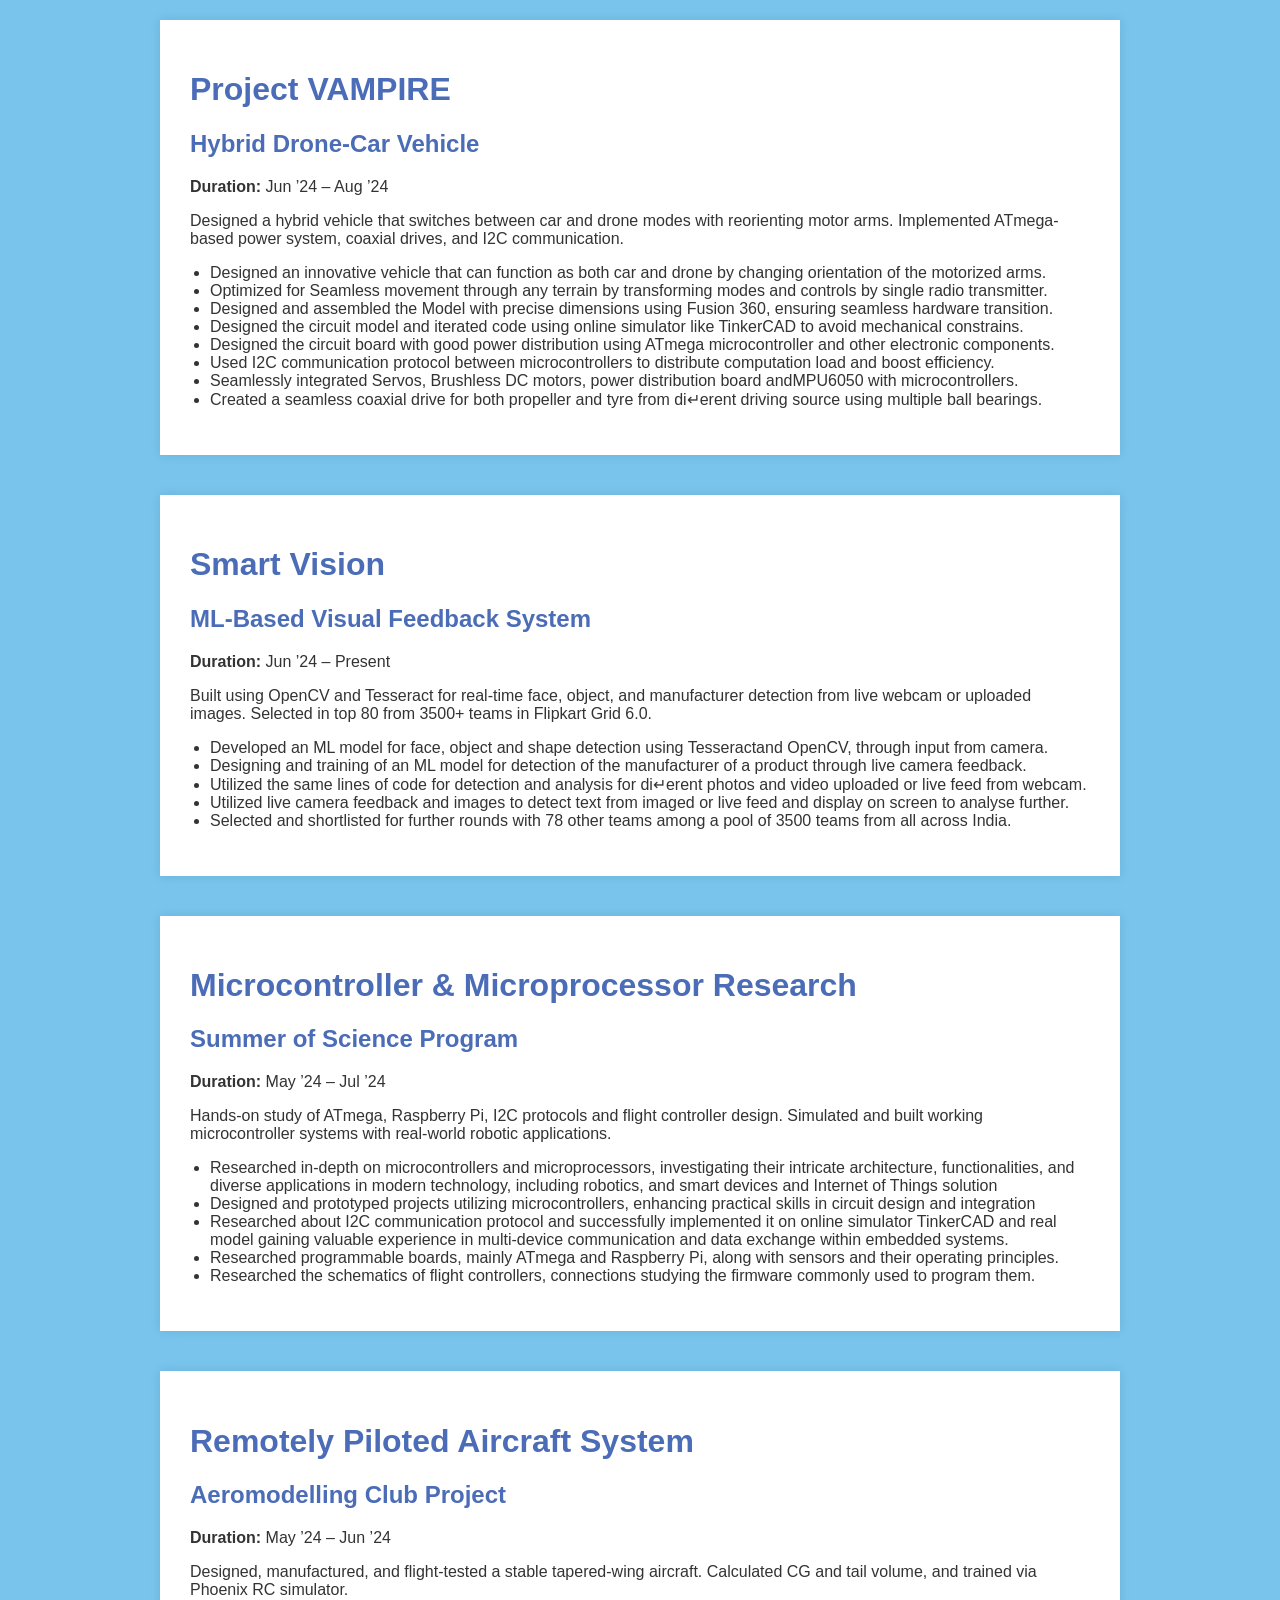
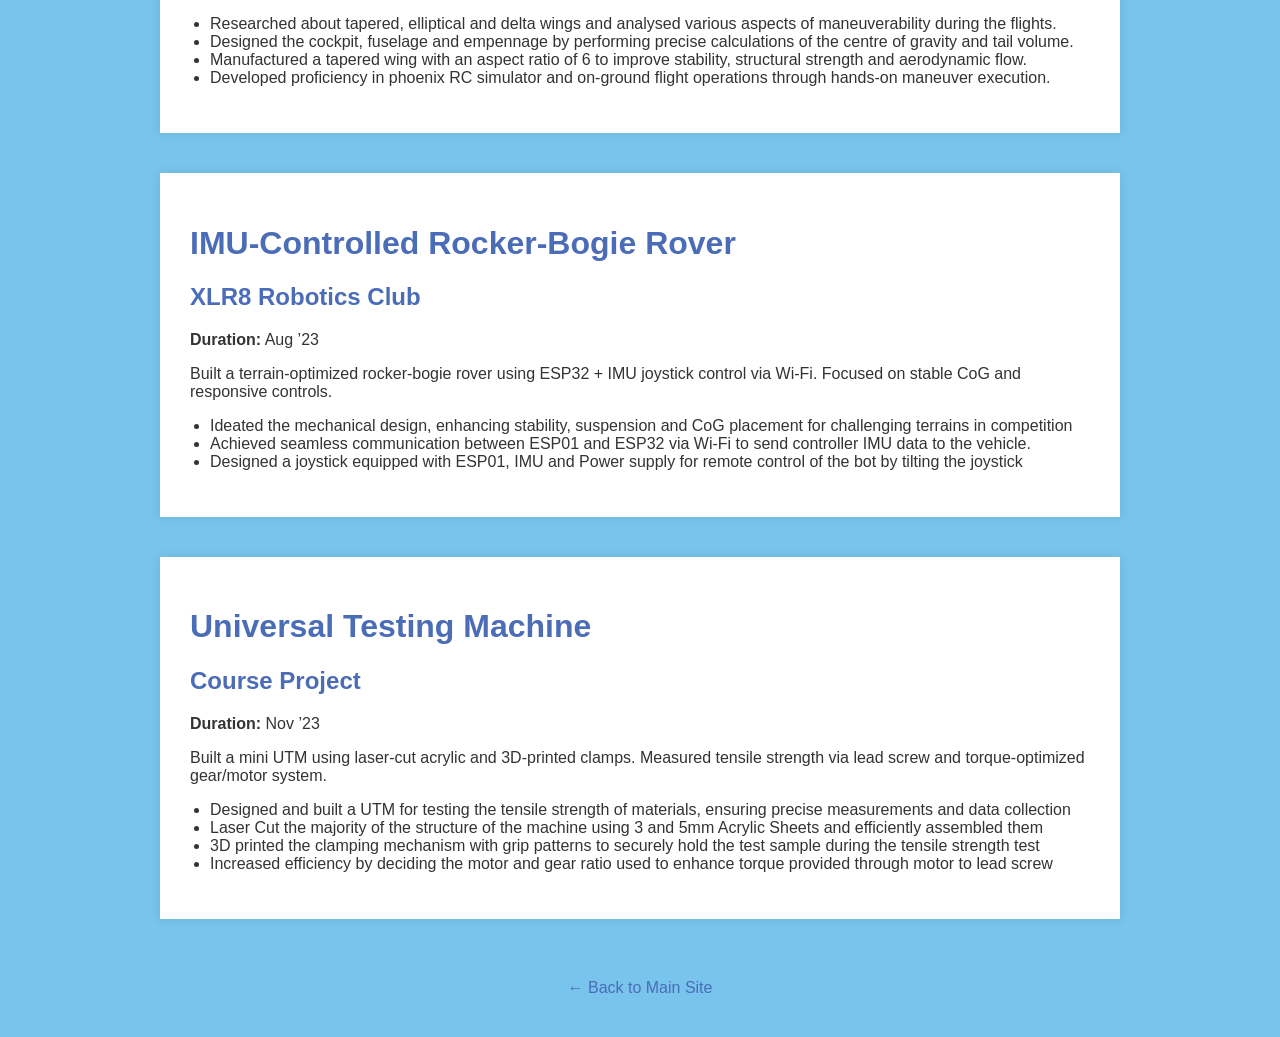
==== Projects.html @ d3d32fc6 "Add files via upload" ====
<!DOCTYPE html>
<html lang="en">
<head>
    <meta charset="UTF-8">
    <title>Projects - Ayush Bhaskar</title>
    <style>
        html {
    scroll-behavior: smooth;
    }
        body {
            font-family: 'Segoe UI', sans-serif;
            background-color: #78c4ed;
            margin: 0;
            padding: 20px;
            color: #333;
        }
        .container {
            max-width: 900px;
            margin: auto;
            background: #ffffff;
            padding: 30px;
            box-shadow: 0 0 10px rgba(0,0,0,0.1);
            margin-bottom: 40px;
        }
        h1, h2 {
            color: #4b6cb7;
        }
        .image {
            text-align: center;
            margin: 20px 0;
        }
        .image img {
            max-width: 100%;
            height: auto;
        }
        ul {
            padding-left: 20px;
        }
        footer {
            text-align: center;
            padding: 20px 0;
        }
        a {
            color: #4b6cb7;
            text-decoration: none;
        }
    </style>
</head>
<body>
    <!-- Project VAMPIRE -->
    <div class="container" id ="VAMPIRE">
     
        <h1>Project VAMPIRE</h1>
        <h2>Hybrid Drone-Car Vehicle</h2>
        <p><strong>Duration:</strong> Jun ’24 – Aug ’24</p>
        <p>Designed a hybrid vehicle that switches between car and drone modes with reorienting motor arms. Implemented ATmega-based power system, coaxial drives, and I2C communication.</p>
        <ul>
            <li>Designed an innovative vehicle that can function as both car and drone by changing orientation of the motorized arms.</li>
            <li>Optimized for Seamless movement through any terrain by transforming modes and controls by single radio transmitter.

            </li>
            <li>Designed and assembled the Model with precise dimensions using Fusion 360, ensuring seamless hardware transition.</li>
            <li>Designed the circuit model and iterated code using online simulator like TinkerCAD to avoid mechanical constrains.</li>
            <li>Designed the circuit board with good power distribution using ATmega microcontroller and other electronic components.</li>
            <li>Used I2C communication protocol between microcontrollers to distribute computation load and boost efficiency.
            </li>
            <li>Seamlessly integrated Servos, Brushless DC motors, power distribution board andMPU6050 with microcontrollers. </li>
            <li>Created a seamless coaxial drive for both propeller and tyre from di↵erent driving source using multiple ball bearings. </li>
        </ul>
    </div>

    <!-- Smart Vision -->
    <div class="container", id="flipkart">
        <h1>Smart Vision</h1>
        <h2>ML-Based Visual Feedback System</h2>
        <p><strong>Duration:</strong> Jun ’24 – Present</p>
        <p>Built using OpenCV and Tesseract for real-time face, object, and manufacturer detection from live webcam or uploaded images. Selected in top 80 from 3500+ teams in Flipkart Grid 6.0.</p>
        <ul>
            <li>Developed an ML model for face, object and shape detection using Tesseractand OpenCV, through input from camera.</li>
            <li>Designing and training of an ML model for detection of the manufacturer of a product through live camera feedback.</li>
            <li>Utilized the same lines of code for detection and analysis for di↵erent photos and video uploaded or live feed from webcam.</li>
            <li>Utilized live camera feedback and images to detect text from imaged or live feed and display on screen to analyse further.</li>
            <li>Selected and shortlisted for further rounds with 78 other teams among a pool of 3500 teams from all across India.</li>
        </ul>
    </div>

    <!-- Microcontroller Research -->
    <div class="container", id="sos">
        <h1>Microcontroller & Microprocessor Research</h1>
        <h2>Summer of Science Program</h2>
        <p><strong>Duration:</strong> May ’24 – Jul ’24</p>
        <p>Hands-on study of ATmega, Raspberry Pi, I2C protocols and flight controller design. Simulated and built working microcontroller systems with real-world robotic applications.</p>
        <ul>
            <li>Researched in-depth on microcontrollers and microprocessors, investigating their intricate architecture, functionalities,
and diverse applications in modern technology, including robotics, and smart devices and Internet of Things solution</li>
            <li>Designed and prototyped projects utilizing microcontrollers, enhancing practical skills in circuit design and integration</li>
            <li>Researched about I2C communication protocol and successfully implemented it on online simulator TinkerCAD and
real model gaining valuable experience in multi-device communication and data exchange within embedded systems.</li>
            <li>Researched programmable boards, mainly ATmega and Raspberry Pi, along with sensors and their operating principles.</li>
            <li>Researched the schematics of flight controllers, connections studying the firmware commonly used to program them.</li>
        </ul>
    </div>

    <!-- Remotely Piloted Aircraft System -->
    <div class="container" , id=rcplane>
        <h1>Remotely Piloted Aircraft System</h1>
        <h2>Aeromodelling Club Project</h2>
        <p><strong>Duration:</strong> May ’24 – Jun ’24</p>
        <p>Designed, manufactured, and flight-tested a stable tapered-wing aircraft. Calculated CG and tail volume, and trained via Phoenix RC simulator.</p>
        <ul>
            <li>Researched about tapered, elliptical and delta wings and analysed various aspects of maneuverability during the flights.</li>
            <li>Designed the cockpit, fuselage and empennage by performing precise calculations of the centre of gravity and tail volume.</li>
            <li>Manufactured a tapered wing with an aspect ratio of 6 to improve stability, structural strength and aerodynamic flow.</li>
            <li>Developed proficiency in phoenix RC simulator and on-ground flight operations through hands-on maneuver execution.</li>
        </ul>
    </div>

    <!-- IMU Rover -->
    <div class="container", id=xlr8>
        <h1>IMU-Controlled Rocker-Bogie Rover</h1>
        <h2>XLR8 Robotics Club</h2>
        <p><strong>Duration:</strong> Aug ’23</p>
        <p>Built a terrain-optimized rocker-bogie rover using ESP32 + IMU joystick control via Wi-Fi. Focused on stable CoG and responsive controls.</p>
        <ul>
            <li>Ideated the mechanical design, enhancing stability, suspension and CoG placement for challenging terrains in competition</li>
            <li>Achieved seamless communication between ESP01 and ESP32 via Wi-Fi to send controller IMU data to the vehicle.</li>
            <li>Designed a joystick equipped with ESP01, IMU and Power supply for remote control of the bot by tilting the joystick</li>
        </ul>
    </div>

    <!-- Universal Testing Machine -->
    <div class="container" , id=utm>
        <h1>Universal Testing Machine</h1>
        <h2>Course Project</h2>
        <p><strong>Duration:</strong> Nov ’23</p>
        <p>Built a mini UTM using laser-cut acrylic and 3D-printed clamps. Measured tensile strength via lead screw and torque-optimized gear/motor system.</p>
        <ul>
            <li>Designed and built a UTM for testing the tensile strength of materials, ensuring precise measurements and data collection</li>
            <li>Laser Cut the majority of the structure of the machine using 3 and 5mm Acrylic Sheets and efficiently assembled them</li>
            <li>3D printed the clamping mechanism with grip patterns to securely hold the test sample during the tensile strength test</li>
            <li>Increased efficiency by deciding the motor and gear ratio used to enhance torque provided through motor to lead screw</li>
        </ul>
    </div>

    <footer>
        <a href="index.html">&larr; Back to Main Site</a>
    </footer>
</body>
</html>
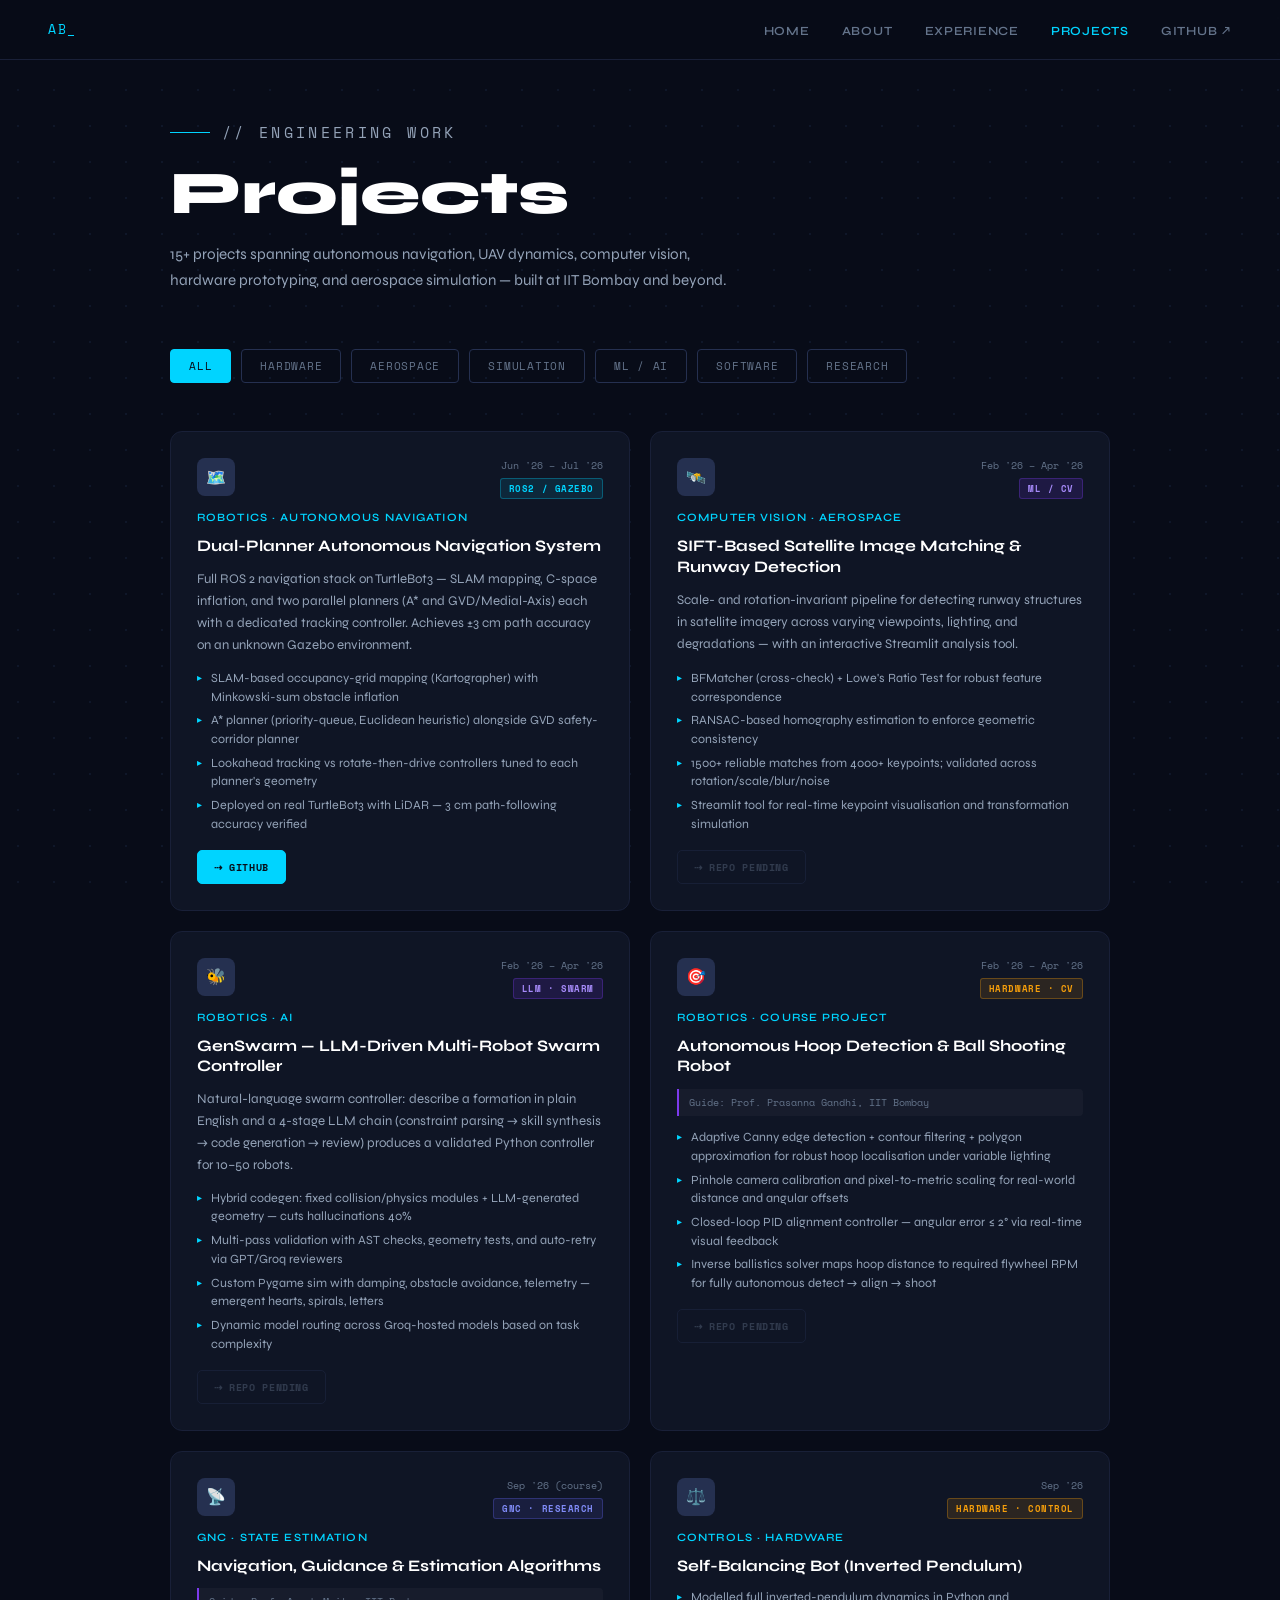
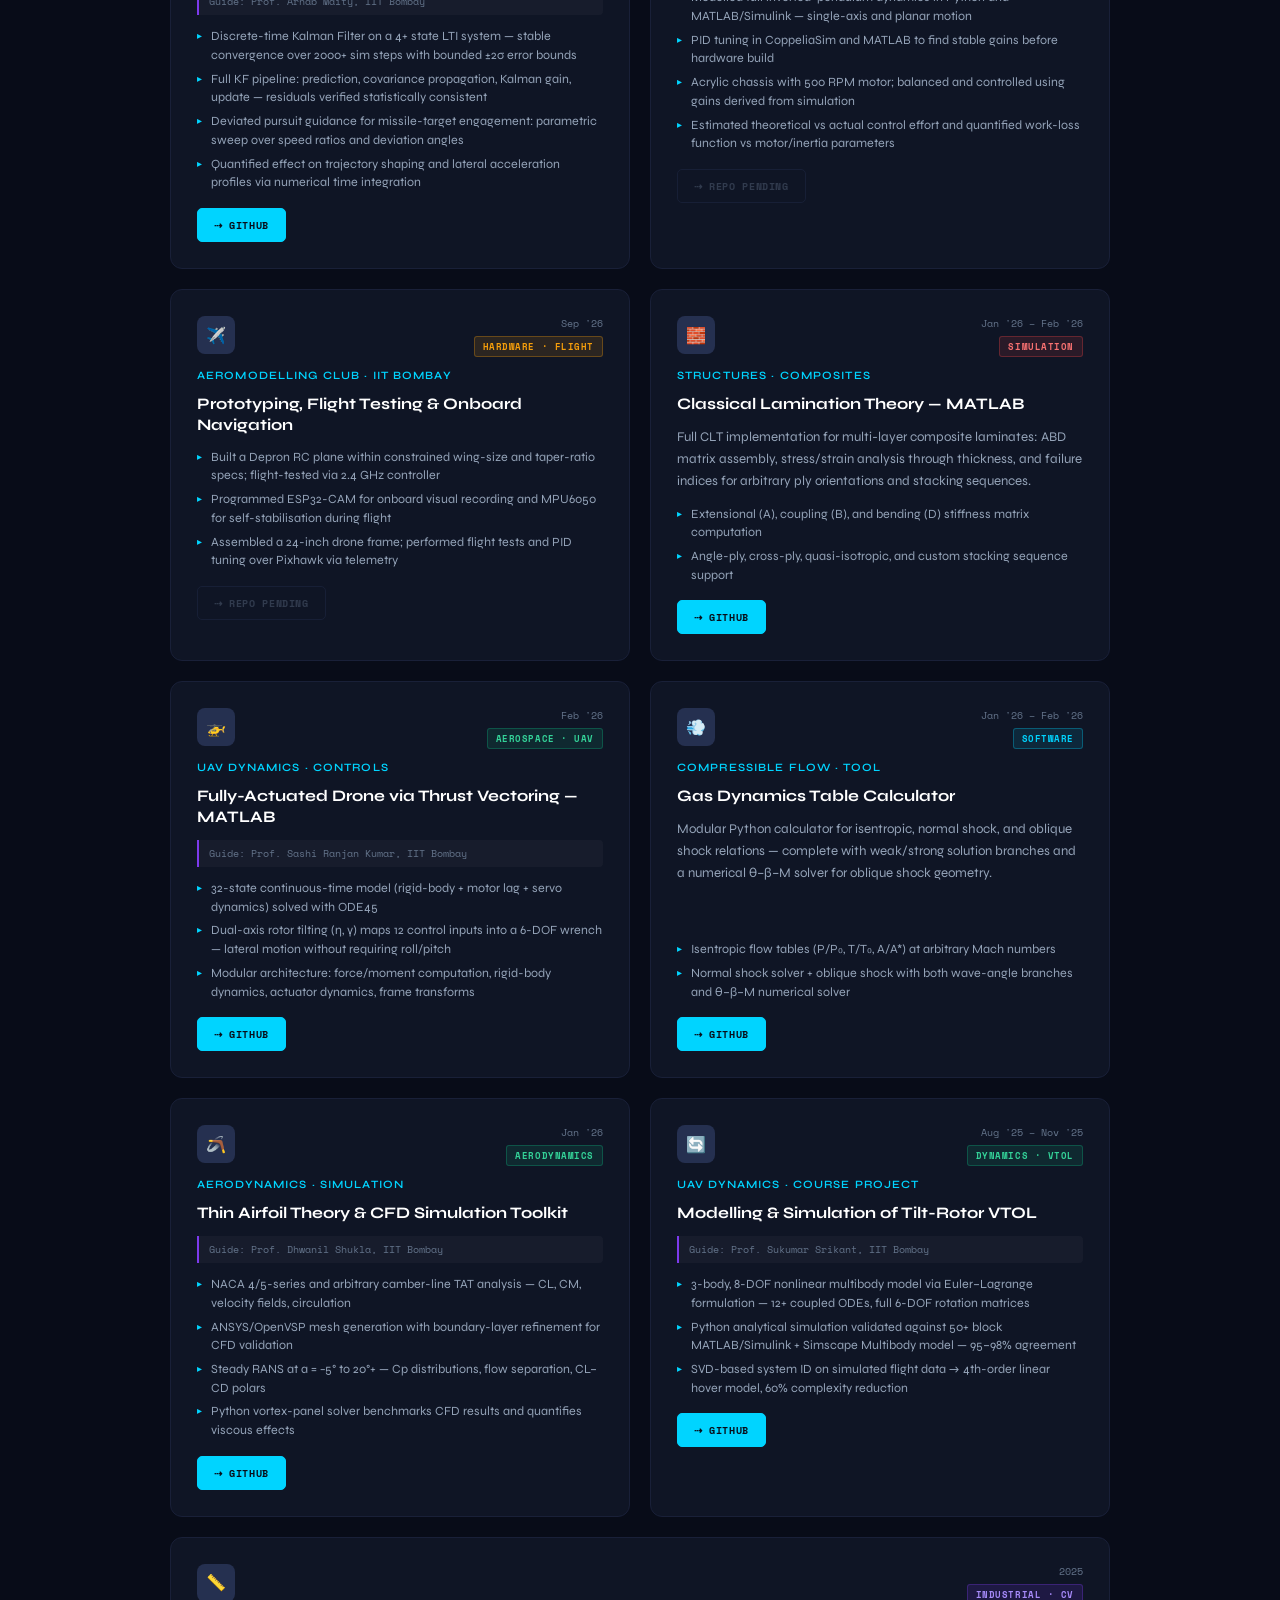
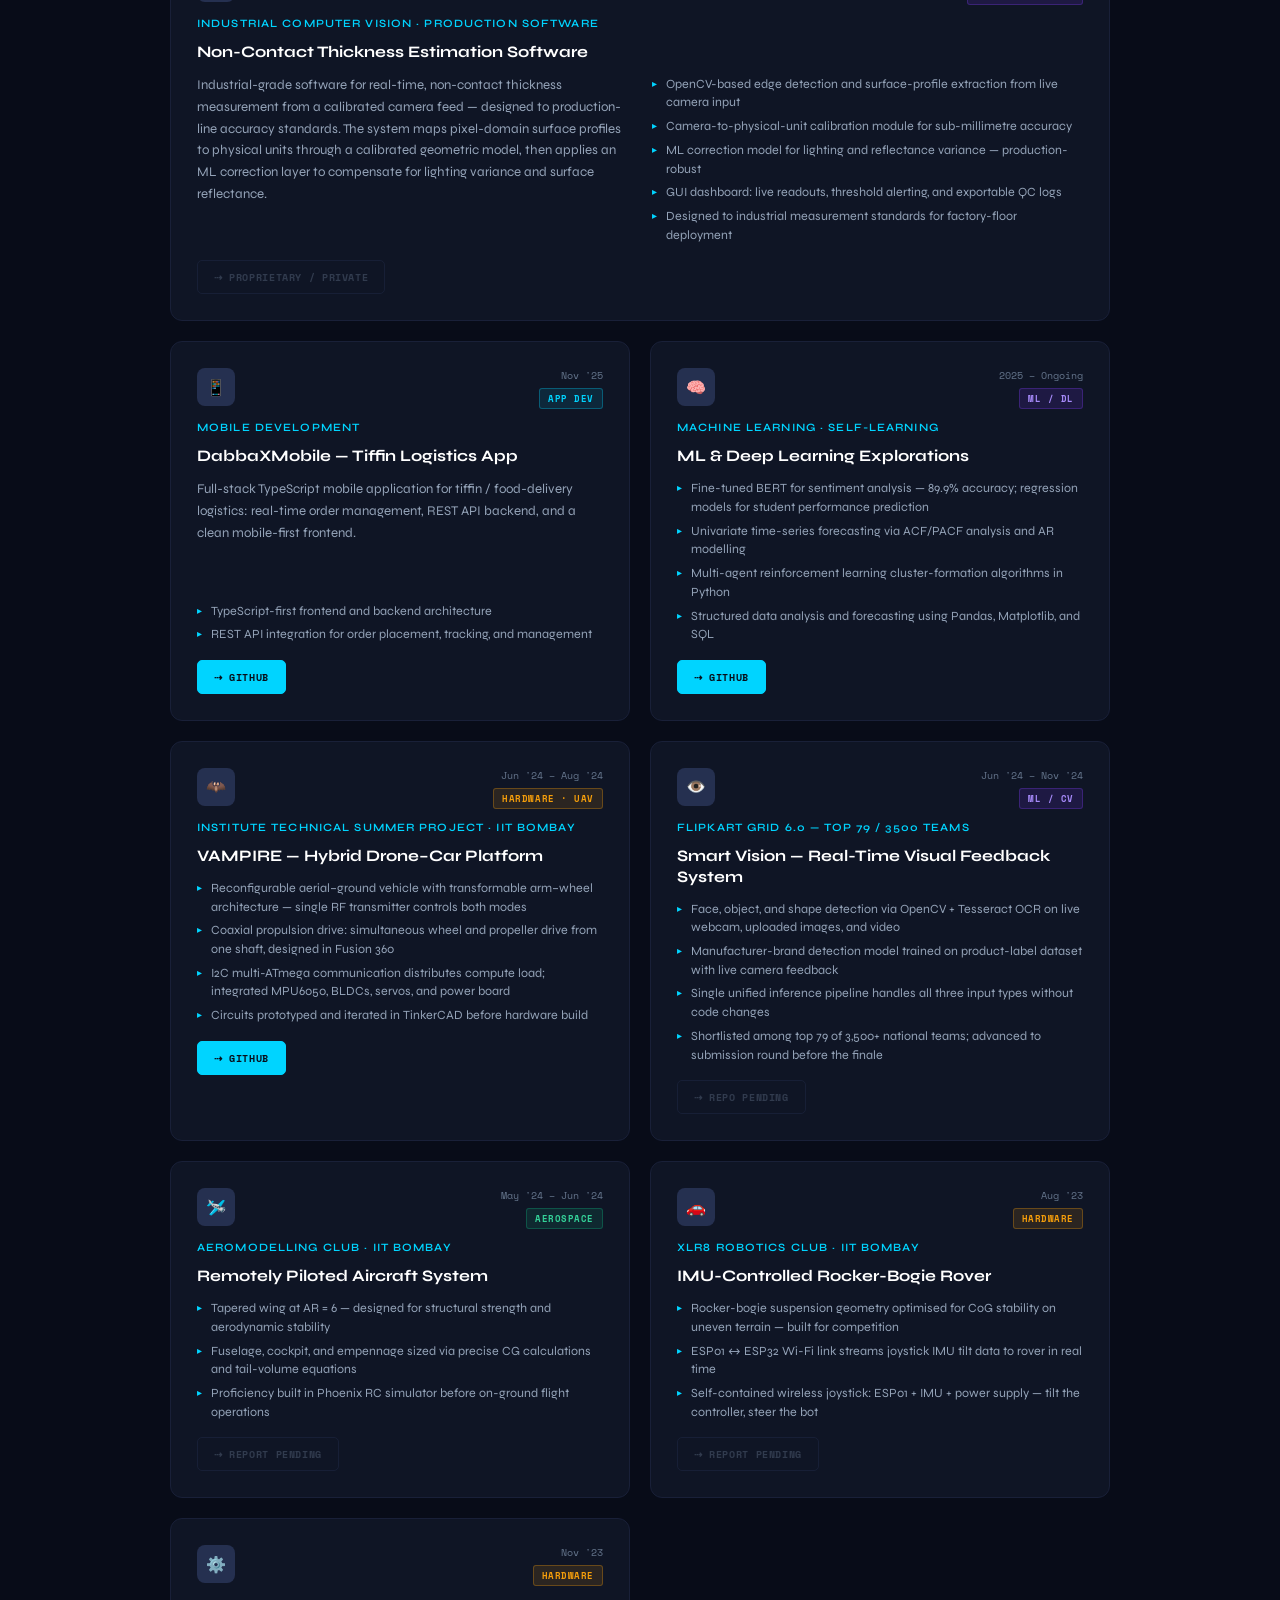
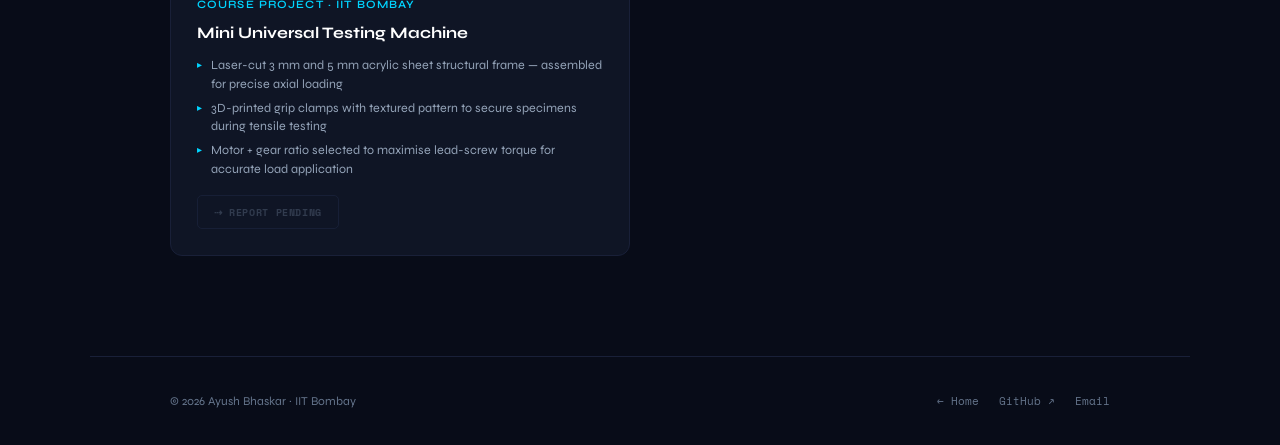
==== commit 97218efc: "Update fmt.Println message from 'Hello' to 'Goodbye'" ====
--- a/Projects.html
+++ b/Projects.html
@@ -2,149 +2,676 @@
 <html lang="en">
 <head>
     <meta charset="UTF-8">
-    <title>Projects - Ayush Bhaskar</title>
+    <meta name="viewport" content="width=device-width, initial-scale=1.0">
+    <title>Projects — Ayush Bhaskar</title>
+    <link href="https://fonts.googleapis.com/css2?family=Space+Mono:ital,wght@0,400;0,700;1,400&family=Syne:wght@400;500;600;700;800&display=swap" rel="stylesheet">
     <style>
-        html {
-    scroll-behavior: smooth;
-    }
-        body {
-            font-family: 'Segoe UI', sans-serif;
-            background-color: #78c4ed;
-            margin: 0;
-            padding: 20px;
-            color: #333;
-        }
-        .container {
-            max-width: 900px;
-            margin: auto;
-            background: #ffffff;
-            padding: 30px;
-            box-shadow: 0 0 10px rgba(0,0,0,0.1);
-            margin-bottom: 40px;
-        }
-        h1, h2 {
-            color: #4b6cb7;
-        }
-        .image {
-            text-align: center;
-            margin: 20px 0;
-        }
-        .image img {
-            max-width: 100%;
-            height: auto;
-        }
-        ul {
-            padding-left: 20px;
-        }
-        footer {
-            text-align: center;
-            padding: 20px 0;
-        }
-        a {
-            color: #4b6cb7;
-            text-decoration: none;
+        :root {
+            --bg:       #080c18;
+            --surface:  #0d1224;
+            --border:   #192038;
+            --border2:  #253050;
+            --accent:   #00d4ff;
+            --accent2:  #7c3aed;
+            --accent3:  #f59e0b;
+            --green:    #10b981;
+            --red:      #ef4444;
+            --text:     #e2e8f0;
+            --muted:    #64748b;
+            --muted2:   #94a3b8;
+            --card:     #0f1525;
+        }
+        *, *::before, *::after { margin: 0; padding: 0; box-sizing: border-box; }
+        html { scroll-behavior: smooth; }
+        body { font-family: 'Syne', sans-serif; background: var(--bg); color: var(--text); overflow-x: hidden; }
+
+        body::before {
+            content: ''; position: fixed; inset: 0; z-index: 0;
+            background-image: radial-gradient(circle, #1e2d4a 1px, transparent 1px);
+            background-size: 36px 36px; opacity: 0.35; pointer-events: none;
+        }
+
+        /* NAV */
+        nav {
+            position: fixed; top: 0; left: 0; right: 0; z-index: 200;
+            display: flex; justify-content: space-between; align-items: center;
+            padding: 0 48px; height: 60px;
+            background: rgba(8,12,24,0.82); backdrop-filter: blur(16px);
+            border-bottom: 1px solid var(--border);
+        }
+        .nav-logo { font-family: 'Space Mono', monospace; font-size: 0.8rem; color: var(--accent); letter-spacing: 0.12em; text-decoration: none; }
+        .nav-links { display: flex; gap: 32px; list-style: none; }
+        .nav-links a { font-size: 0.78rem; font-weight: 600; color: var(--muted); text-decoration: none; letter-spacing: 0.06em; text-transform: uppercase; transition: color 0.2s; }
+        .nav-links a:hover, .nav-links a.active { color: var(--accent); }
+
+        /* HERO */
+        .page-hero {
+            position: relative; z-index: 1;
+            padding: 120px 80px 56px; max-width: 1100px; margin: 0 auto;
+        }
+        .hero-pre { font-family: 'Space Mono', monospace; font-size: 0.72rem; color: var(--accent); letter-spacing: 0.22em; text-transform: uppercase; margin-bottom: 16px; display: flex; align-items: center; gap: 12px; }
+        .hero-pre::before { content: ''; display: inline-block; width: 40px; height: 1px; background: var(--accent); }
+        .page-hero h1 { font-size: clamp(2.4rem, 5vw, 3.8rem); font-weight: 800; color: #fff; margin-bottom: 16px; line-height: 1.05; }
+        .page-hero p { font-size: 0.95rem; color: var(--muted2); line-height: 1.7; max-width: 560px; }
+
+        /* FILTER */
+        .filter-bar {
+            position: relative; z-index: 1;
+            display: flex; flex-wrap: wrap; gap: 10px;
+            justify-content: flex-start;
+            padding: 0 80px 48px; max-width: 1100px; margin: 0 auto;
+        }
+        .filter-btn {
+            font-family: 'Space Mono', monospace; font-size: 0.68rem;
+            padding: 8px 18px; border-radius: 4px; border: 1px solid var(--border2);
+            background: transparent; color: var(--muted); cursor: pointer;
+            letter-spacing: 0.07em; text-transform: uppercase; transition: all 0.2s;
+        }
+        .filter-btn:hover, .filter-btn.active { background: var(--accent); color: var(--bg); border-color: var(--accent); }
+
+        /* GRID */
+        .projects-grid {
+            position: relative; z-index: 1;
+            display: grid; grid-template-columns: repeat(auto-fill, minmax(360px, 1fr));
+            gap: 20px; max-width: 1100px; margin: 0 auto; padding: 0 80px 100px;
+        }
+
+        /* CARD */
+        .card {
+            background: var(--card); border: 1px solid var(--border);
+            border-radius: 12px; padding: 26px;
+            display: flex; flex-direction: column; gap: 12px;
+            transition: border-color 0.25s, transform 0.25s, box-shadow 0.25s;
+            position: relative; overflow: hidden;
+        }
+        .card::before {
+            content: ''; position: absolute; top: 0; left: 0; right: 0; height: 2px;
+            background: linear-gradient(90deg, var(--accent), var(--accent2));
+            opacity: 0; transition: opacity 0.25s;
+        }
+        .card:hover { border-color: var(--border2); transform: translateY(-4px); box-shadow: 0 16px 44px rgba(0,0,0,0.35); }
+        .card:hover::before { opacity: 1; }
+
+        /* featured = spans 2 */
+        .card-featured { grid-column: span 2; }
+        .card-featured .feat-body { display: grid; grid-template-columns: 1fr 1fr; gap: 24px; }
+
+        .card-top { display: flex; justify-content: space-between; align-items: flex-start; gap: 12px; }
+        .card-icon { width: 38px; height: 38px; border-radius: 8px; background: var(--border2); display: flex; align-items: center; justify-content: center; font-size: 1rem; flex-shrink: 0; }
+        .card-meta { display: flex; flex-direction: column; align-items: flex-end; gap: 5px; }
+        .card-date { font-family: 'Space Mono', monospace; font-size: 0.62rem; color: var(--muted); }
+        .card-tag { font-family: 'Space Mono', monospace; font-size: 0.58rem; padding: 3px 8px; border-radius: 3px; letter-spacing: 0.06em; text-transform: uppercase; font-weight: 700; }
+        .tag-hardware  { background: rgba(245,158,11,0.12); color: var(--accent3); border: 1px solid rgba(245,158,11,0.3); }
+        .tag-ml        { background: rgba(124,58,237,0.15); color: #a78bfa; border: 1px solid rgba(124,58,237,0.3); }
+        .tag-software  { background: rgba(0,212,255,0.1); color: var(--accent); border: 1px solid rgba(0,212,255,0.3); }
+        .tag-aerospace { background: rgba(16,185,129,0.12); color: #34d399; border: 1px solid rgba(16,185,129,0.3); }
+        .tag-simulation{ background: rgba(239,68,68,0.12); color: #f87171; border: 1px solid rgba(239,68,68,0.3); }
+        .tag-research  { background: rgba(99,102,241,0.12); color: #818cf8; border: 1px solid rgba(99,102,241,0.3); }
+
+        .card h3 { font-size: 0.7rem; font-weight: 600; color: var(--accent); text-transform: uppercase; letter-spacing: 0.1em; }
+        .card h2 { font-size: 1rem; font-weight: 700; color: #fff; line-height: 1.3; }
+        .card > p, .card-col p { font-size: 0.83rem; color: var(--muted2); line-height: 1.65; flex: 1; }
+        .card-bullets { list-style: none; display: flex; flex-direction: column; gap: 5px; }
+        .card-bullets li { font-size: 0.78rem; color: var(--muted2); padding-left: 14px; position: relative; line-height: 1.5; }
+        .card-bullets li::before { content: '▸'; position: absolute; left: 0; color: var(--accent); font-size: 0.6rem; top: 2px; }
+
+        .guide-note { font-family: 'Space Mono', monospace; font-size: 0.62rem; color: var(--muted); padding: 6px 10px; background: rgba(255,255,255,0.03); border-left: 2px solid var(--accent2); border-radius: 0 4px 4px 0; }
+
+        .card-footer { display: flex; gap: 8px; margin-top: 4px; flex-wrap: wrap; }
+        .btn { font-family: 'Space Mono', monospace; font-size: 0.65rem; padding: 8px 16px; border-radius: 5px; text-decoration: none; letter-spacing: 0.06em; text-transform: uppercase; font-weight: 700; transition: all 0.2s; display: inline-flex; align-items: center; gap: 5px; }
+        .btn-primary { background: var(--accent); color: var(--bg); border: 1px solid var(--accent); }
+        .btn-primary:hover { background: #00b8d9; border-color: #00b8d9; }
+        .btn-ghost { background: transparent; color: var(--muted); border: 1px solid var(--border2); }
+        .btn-ghost:hover { color: var(--text); border-color: var(--muted2); }
+        .btn-ghost.pending { opacity: 0.4; pointer-events: none; }
+
+        .card.hidden { display: none; }
+
+        /* FOOTER */
+        footer { position: relative; z-index: 1; border-top: 1px solid var(--border); padding: 36px 80px; display: flex; justify-content: space-between; align-items: center; max-width: 1100px; margin: 0 auto; flex-wrap: wrap; gap: 16px; }
+        footer p { font-size: 0.75rem; color: var(--muted); }
+        footer .footer-links { display: flex; gap: 20px; }
+        footer .footer-links a { font-family: 'Space Mono', monospace; font-size: 0.68rem; color: var(--muted); text-decoration: none; transition: color 0.2s; }
+        footer .footer-links a:hover { color: var(--accent); }
+
+        @media (max-width: 900px) {
+            nav { padding: 0 20px; }
+            .page-hero, .filter-bar { padding-left: 24px; padding-right: 24px; }
+            .projects-grid { grid-template-columns: 1fr; padding: 0 24px 80px; }
+            .card-featured { grid-column: span 1; }
+            .card-featured .feat-body { grid-template-columns: 1fr; }
+            footer { padding: 28px 24px; }
         }
     </style>
 </head>
 <body>
-    <!-- Project VAMPIRE -->
-    <div class="container" id ="VAMPIRE">
-     
-        <h1>Project VAMPIRE</h1>
-        <h2>Hybrid Drone-Car Vehicle</h2>
-        <p><strong>Duration:</strong> Jun ’24 – Aug ’24</p>
-        <p>Designed a hybrid vehicle that switches between car and drone modes with reorienting motor arms. Implemented ATmega-based power system, coaxial drives, and I2C communication.</p>
-        <ul>
-            <li>Designed an innovative vehicle that can function as both car and drone by changing orientation of the motorized arms.</li>
-            <li>Optimized for Seamless movement through any terrain by transforming modes and controls by single radio transmitter.
-
-            </li>
-            <li>Designed and assembled the Model with precise dimensions using Fusion 360, ensuring seamless hardware transition.</li>
-            <li>Designed the circuit model and iterated code using online simulator like TinkerCAD to avoid mechanical constrains.</li>
-            <li>Designed the circuit board with good power distribution using ATmega microcontroller and other electronic components.</li>
-            <li>Used I2C communication protocol between microcontrollers to distribute computation load and boost efficiency.
-            </li>
-            <li>Seamlessly integrated Servos, Brushless DC motors, power distribution board andMPU6050 with microcontrollers. </li>
-            <li>Created a seamless coaxial drive for both propeller and tyre from di↵erent driving source using multiple ball bearings. </li>
-        </ul>
-    </div>
-
-    <!-- Smart Vision -->
-    <div class="container", id="flipkart">
-        <h1>Smart Vision</h1>
-        <h2>ML-Based Visual Feedback System</h2>
-        <p><strong>Duration:</strong> Jun ’24 – Present</p>
-        <p>Built using OpenCV and Tesseract for real-time face, object, and manufacturer detection from live webcam or uploaded images. Selected in top 80 from 3500+ teams in Flipkart Grid 6.0.</p>
-        <ul>
-            <li>Developed an ML model for face, object and shape detection using Tesseractand OpenCV, through input from camera.</li>
-            <li>Designing and training of an ML model for detection of the manufacturer of a product through live camera feedback.</li>
-            <li>Utilized the same lines of code for detection and analysis for di↵erent photos and video uploaded or live feed from webcam.</li>
-            <li>Utilized live camera feedback and images to detect text from imaged or live feed and display on screen to analyse further.</li>
-            <li>Selected and shortlisted for further rounds with 78 other teams among a pool of 3500 teams from all across India.</li>
-        </ul>
-    </div>
-
-    <!-- Microcontroller Research -->
-    <div class="container", id="sos">
-        <h1>Microcontroller & Microprocessor Research</h1>
-        <h2>Summer of Science Program</h2>
-        <p><strong>Duration:</strong> May ’24 – Jul ’24</p>
-        <p>Hands-on study of ATmega, Raspberry Pi, I2C protocols and flight controller design. Simulated and built working microcontroller systems with real-world robotic applications.</p>
-        <ul>
-            <li>Researched in-depth on microcontrollers and microprocessors, investigating their intricate architecture, functionalities,
-and diverse applications in modern technology, including robotics, and smart devices and Internet of Things solution</li>
-            <li>Designed and prototyped projects utilizing microcontrollers, enhancing practical skills in circuit design and integration</li>
-            <li>Researched about I2C communication protocol and successfully implemented it on online simulator TinkerCAD and
-real model gaining valuable experience in multi-device communication and data exchange within embedded systems.</li>
-            <li>Researched programmable boards, mainly ATmega and Raspberry Pi, along with sensors and their operating principles.</li>
-            <li>Researched the schematics of flight controllers, connections studying the firmware commonly used to program them.</li>
-        </ul>
-    </div>
-
-    <!-- Remotely Piloted Aircraft System -->
-    <div class="container" , id=rcplane>
-        <h1>Remotely Piloted Aircraft System</h1>
-        <h2>Aeromodelling Club Project</h2>
-        <p><strong>Duration:</strong> May ’24 – Jun ’24</p>
-        <p>Designed, manufactured, and flight-tested a stable tapered-wing aircraft. Calculated CG and tail volume, and trained via Phoenix RC simulator.</p>
-        <ul>
-            <li>Researched about tapered, elliptical and delta wings and analysed various aspects of maneuverability during the flights.</li>
-            <li>Designed the cockpit, fuselage and empennage by performing precise calculations of the centre of gravity and tail volume.</li>
-            <li>Manufactured a tapered wing with an aspect ratio of 6 to improve stability, structural strength and aerodynamic flow.</li>
-            <li>Developed proficiency in phoenix RC simulator and on-ground flight operations through hands-on maneuver execution.</li>
-        </ul>
-    </div>
-
-    <!-- IMU Rover -->
-    <div class="container", id=xlr8>
-        <h1>IMU-Controlled Rocker-Bogie Rover</h1>
-        <h2>XLR8 Robotics Club</h2>
-        <p><strong>Duration:</strong> Aug ’23</p>
-        <p>Built a terrain-optimized rocker-bogie rover using ESP32 + IMU joystick control via Wi-Fi. Focused on stable CoG and responsive controls.</p>
-        <ul>
-            <li>Ideated the mechanical design, enhancing stability, suspension and CoG placement for challenging terrains in competition</li>
-            <li>Achieved seamless communication between ESP01 and ESP32 via Wi-Fi to send controller IMU data to the vehicle.</li>
-            <li>Designed a joystick equipped with ESP01, IMU and Power supply for remote control of the bot by tilting the joystick</li>
-        </ul>
-    </div>
-
-    <!-- Universal Testing Machine -->
-    <div class="container" , id=utm>
-        <h1>Universal Testing Machine</h1>
-        <h2>Course Project</h2>
-        <p><strong>Duration:</strong> Nov ’23</p>
-        <p>Built a mini UTM using laser-cut acrylic and 3D-printed clamps. Measured tensile strength via lead screw and torque-optimized gear/motor system.</p>
-        <ul>
-            <li>Designed and built a UTM for testing the tensile strength of materials, ensuring precise measurements and data collection</li>
-            <li>Laser Cut the majority of the structure of the machine using 3 and 5mm Acrylic Sheets and efficiently assembled them</li>
-            <li>3D printed the clamping mechanism with grip patterns to securely hold the test sample during the tensile strength test</li>
-            <li>Increased efficiency by deciding the motor and gear ratio used to enhance torque provided through motor to lead screw</li>
-        </ul>
-    </div>
-
-    <footer>
-        <a href="index.html">&larr; Back to Main Site</a>
-    </footer>
+
+<nav>
+    <a class="nav-logo" href="index.html">AB_</a>
+    <ul class="nav-links">
+        <li><a href="index.html">Home</a></li>
+        <li><a href="index.html#about">About</a></li>
+        <li><a href="index.html#experience">Experience</a></li>
+        <li><a href="#" class="active">Projects</a></li>
+        <li><a href="https://github.com/IITIANAyush" target="_blank">GitHub ↗</a></li>
+    </ul>
+</nav>
+
+<div class="page-hero">
+    <p class="hero-pre">// engineering work</p>
+    <h1>Projects</h1>
+    <p>15+ projects spanning autonomous navigation, UAV dynamics, computer vision, hardware prototyping, and aerospace simulation — built at IIT Bombay and beyond.</p>
+</div>
+
+<div class="filter-bar">
+    <button class="filter-btn active" data-filter="all">All</button>
+    <button class="filter-btn" data-filter="hardware">Hardware</button>
+    <button class="filter-btn" data-filter="aerospace">Aerospace</button>
+    <button class="filter-btn" data-filter="simulation">Simulation</button>
+    <button class="filter-btn" data-filter="ml">ML / AI</button>
+    <button class="filter-btn" data-filter="software">Software</button>
+    <button class="filter-btn" data-filter="research">Research</button>
+</div>
+
+<div class="projects-grid">
+
+<!-- ════ RECENT 2026 ════ -->
+
+<!-- Dual-Planner Nav -->
+<div class="card" data-category="software simulation research" id="dual-planner">
+    <div class="card-top">
+        <div class="card-icon">🗺️</div>
+        <div class="card-meta">
+            <span class="card-date">Jun '26 – Jul '26</span>
+            <span class="card-tag tag-software">ROS2 / Gazebo</span>
+        </div>
+    </div>
+    <h3>Robotics · Autonomous Navigation</h3>
+    <h2>Dual-Planner Autonomous Navigation System</h2>
+    <p>Full ROS 2 navigation stack on TurtleBot3 — SLAM mapping, C-space inflation, and two parallel planners (A* and GVD/Medial-Axis) each with a dedicated tracking controller. Achieves ±3 cm path accuracy on an unknown Gazebo environment.</p>
+    <ul class="card-bullets">
+        <li>SLAM-based occupancy-grid mapping (Kartographer) with Minkowski-sum obstacle inflation</li>
+        <li>A* planner (priority-queue, Euclidean heuristic) alongside GVD safety-corridor planner</li>
+        <li>Lookahead tracking vs rotate-then-drive controllers tuned to each planner's geometry</li>
+        <li>Deployed on real TurtleBot3 with LiDAR — 3 cm path-following accuracy verified</li>
+    </ul>
+    <div class="card-footer">
+        <a class="btn btn-primary" href="https://github.com/IITIANAyush/ROS_Gazebo_based_Simulations" target="_blank">⇢ GitHub</a>
+    </div>
+</div>
+
+<!-- SIFT Runway Detection -->
+<div class="card" data-category="ml software" id="sift">
+    <div class="card-top">
+        <div class="card-icon">🛰️</div>
+        <div class="card-meta">
+            <span class="card-date">Feb '26 – Apr '26</span>
+            <span class="card-tag tag-ml">ML / CV</span>
+        </div>
+    </div>
+    <h3>Computer Vision · Aerospace</h3>
+    <h2>SIFT-Based Satellite Image Matching & Runway Detection</h2>
+    <p>Scale- and rotation-invariant pipeline for detecting runway structures in satellite imagery across varying viewpoints, lighting, and degradations — with an interactive Streamlit analysis tool.</p>
+    <ul class="card-bullets">
+        <li>BFMatcher (cross-check) + Lowe's Ratio Test for robust feature correspondence</li>
+        <li>RANSAC-based homography estimation to enforce geometric consistency</li>
+        <li>1500+ reliable matches from 4000+ keypoints; validated across rotation/scale/blur/noise</li>
+        <li>Streamlit tool for real-time keypoint visualisation and transformation simulation</li>
+    </ul>
+    <div class="card-footer">
+        <a class="btn btn-ghost pending" href="#">⇢ Repo Pending</a>
+    </div>
+</div>
+
+<!-- GenSwarm -->
+<div class="card" data-category="ml software" id="genswarm">
+    <div class="card-top">
+        <div class="card-icon">🐝</div>
+        <div class="card-meta">
+            <span class="card-date">Feb '26 – Apr '26</span>
+            <span class="card-tag tag-ml">LLM · Swarm</span>
+        </div>
+    </div>
+    <h3>Robotics · AI</h3>
+    <h2>GenSwarm — LLM-Driven Multi-Robot Swarm Controller</h2>
+    <p>Natural-language swarm controller: describe a formation in plain English and a 4-stage LLM chain (constraint parsing → skill synthesis → code generation → review) produces a validated Python controller for 10–50 robots.</p>
+    <ul class="card-bullets">
+        <li>Hybrid codegen: fixed collision/physics modules + LLM-generated geometry — cuts hallucinations 40%</li>
+        <li>Multi-pass validation with AST checks, geometry tests, and auto-retry via GPT/Groq reviewers</li>
+        <li>Custom Pygame sim with damping, obstacle avoidance, telemetry — emergent hearts, spirals, letters</li>
+        <li>Dynamic model routing across Groq-hosted models based on task complexity</li>
+    </ul>
+    <div class="card-footer">
+        <a class="btn btn-ghost pending" href="#">⇢ Repo Pending</a>
+    </div>
+</div>
+
+<!-- Hoop Bot -->
+<div class="card" data-category="hardware ml" id="hoop-bot">
+    <div class="card-top">
+        <div class="card-icon">🎯</div>
+        <div class="card-meta">
+            <span class="card-date">Feb '26 – Apr '26</span>
+            <span class="card-tag tag-hardware">Hardware · CV</span>
+        </div>
+    </div>
+    <h3>Robotics · Course Project</h3>
+    <h2>Autonomous Hoop Detection & Ball Shooting Robot</h2>
+    <div class="guide-note">Guide: Prof. Prasanna Gandhi, IIT Bombay</div>
+    <ul class="card-bullets">
+        <li>Adaptive Canny edge detection + contour filtering + polygon approximation for robust hoop localisation under variable lighting</li>
+        <li>Pinhole camera calibration and pixel-to-metric scaling for real-world distance and angular offsets</li>
+        <li>Closed-loop PID alignment controller — angular error ≤ 2° via real-time visual feedback</li>
+        <li>Inverse ballistics solver maps hoop distance to required flywheel RPM for fully autonomous detect → align → shoot</li>
+    </ul>
+    <div class="card-footer">
+        <a class="btn btn-ghost pending" href="#">⇢ Repo Pending</a>
+    </div>
+</div>
+
+<!-- Navigation Guidance Estimation -->
+<div class="card" data-category="simulation research" id="nav-guidance">
+    <div class="card-top">
+        <div class="card-icon">📡</div>
+        <div class="card-meta">
+            <span class="card-date">Sep '26 (course)</span>
+            <span class="card-tag tag-research">GNC · Research</span>
+        </div>
+    </div>
+    <h3>GNC · State Estimation</h3>
+    <h2>Navigation, Guidance & Estimation Algorithms</h2>
+    <div class="guide-note">Guide: Prof. Arnab Maity, IIT Bombay</div>
+    <ul class="card-bullets">
+        <li>Discrete-time Kalman Filter on a 4+ state LTI system — stable convergence over 2000+ sim steps with bounded ±2σ error bounds</li>
+        <li>Full KF pipeline: prediction, covariance propagation, Kalman gain, update — residuals verified statistically consistent</li>
+        <li>Deviated pursuit guidance for missile-target engagement: parametric sweep over speed ratios and deviation angles</li>
+        <li>Quantified effect on trajectory shaping and lateral acceleration profiles via numerical time integration</li>
+    </ul>
+    <div class="card-footer">
+        <a class="btn btn-primary" href="https://github.com/IITIANAyush/navigation-guidance-estimation-algorithms" target="_blank">⇢ GitHub</a>
+    </div>
+</div>
+
+<!-- Self Balancing Bot -->
+<div class="card" data-category="hardware simulation" id="sbb">
+    <div class="card-top">
+        <div class="card-icon">⚖️</div>
+        <div class="card-meta">
+            <span class="card-date">Sep '26</span>
+            <span class="card-tag tag-hardware">Hardware · Control</span>
+        </div>
+    </div>
+    <h3>Controls · Hardware</h3>
+    <h2>Self-Balancing Bot (Inverted Pendulum)</h2>
+    <ul class="card-bullets">
+        <li>Modelled full inverted-pendulum dynamics in Python and MATLAB/Simulink — single-axis and planar motion</li>
+        <li>PID tuning in CoppeliaSim and MATLAB to find stable gains before hardware build</li>
+        <li>Acrylic chassis with 500 RPM motor; balanced and controlled using gains derived from simulation</li>
+        <li>Estimated theoretical vs actual control effort and quantified work-loss function vs motor/inertia parameters</li>
+    </ul>
+    <div class="card-footer">
+        <a class="btn btn-ghost pending" href="#">⇢ Repo Pending</a>
+    </div>
+</div>
+
+<!-- Flight Testing & Navigation -->
+<div class="card" data-category="hardware aerospace" id="flight-test">
+    <div class="card-top">
+        <div class="card-icon">✈️</div>
+        <div class="card-meta">
+            <span class="card-date">Sep '26</span>
+            <span class="card-tag tag-hardware">Hardware · Flight</span>
+        </div>
+    </div>
+    <h3>Aeromodelling Club · IIT Bombay</h3>
+    <h2>Prototyping, Flight Testing & Onboard Navigation</h2>
+    <ul class="card-bullets">
+        <li>Built a Depron RC plane within constrained wing-size and taper-ratio specs; flight-tested via 2.4 GHz controller</li>
+        <li>Programmed ESP32-CAM for onboard visual recording and MPU6050 for self-stabilisation during flight</li>
+        <li>Assembled a 24-inch drone frame; performed flight tests and PID tuning over Pixhawk via telemetry</li>
+    </ul>
+    <div class="card-footer">
+        <a class="btn btn-ghost pending" href="#">⇢ Repo Pending</a>
+    </div>
+</div>
+
+<!-- CLT MATLAB -->
+<div class="card" data-category="simulation research" id="clt">
+    <div class="card-top">
+        <div class="card-icon">🧱</div>
+        <div class="card-meta">
+            <span class="card-date">Jan '26 – Feb '26</span>
+            <span class="card-tag tag-simulation">Simulation</span>
+        </div>
+    </div>
+    <h3>Structures · Composites</h3>
+    <h2>Classical Lamination Theory — MATLAB</h2>
+    <p>Full CLT implementation for multi-layer composite laminates: ABD matrix assembly, stress/strain analysis through thickness, and failure indices for arbitrary ply orientations and stacking sequences.</p>
+    <ul class="card-bullets">
+        <li>Extensional (A), coupling (B), and bending (D) stiffness matrix computation</li>
+        <li>Angle-ply, cross-ply, quasi-isotropic, and custom stacking sequence support</li>
+    </ul>
+    <div class="card-footer">
+        <a class="btn btn-primary" href="https://github.com/IITIANAyush/Classical_Lamination_Theory_CLT_MATLAB_Implementation" target="_blank">⇢ GitHub</a>
+    </div>
+</div>
+
+<!-- Fully Actuated Drone -->
+<div class="card" data-category="aerospace simulation" id="fa-drone">
+    <div class="card-top">
+        <div class="card-icon">🚁</div>
+        <div class="card-meta">
+            <span class="card-date">Feb '26</span>
+            <span class="card-tag tag-aerospace">Aerospace · UAV</span>
+        </div>
+    </div>
+    <h3>UAV Dynamics · Controls</h3>
+    <h2>Fully-Actuated Drone via Thrust Vectoring — MATLAB</h2>
+    <div class="guide-note">Guide: Prof. Sashi Ranjan Kumar, IIT Bombay</div>
+    <ul class="card-bullets">
+        <li>32-state continuous-time model (rigid-body + motor lag + servo dynamics) solved with ODE45</li>
+        <li>Dual-axis rotor tilting (η, γ) maps 12 control inputs into a 6-DOF wrench — lateral motion without requiring roll/pitch</li>
+        <li>Modular architecture: force/moment computation, rigid-body dynamics, actuator dynamics, frame transforms</li>
+    </ul>
+    <div class="card-footer">
+        <a class="btn btn-primary" href="https://github.com/IITIANAyush/fully_actuated_drone_via_thrust_vectoring" target="_blank">⇢ GitHub</a>
+    </div>
+</div>
+
+<!-- Gas Table Calculator -->
+<div class="card" data-category="software aerospace" id="gas-table">
+    <div class="card-top">
+        <div class="card-icon">💨</div>
+        <div class="card-meta">
+            <span class="card-date">Jan '26 – Feb '26</span>
+            <span class="card-tag tag-software">Software</span>
+        </div>
+    </div>
+    <h3>Compressible Flow · Tool</h3>
+    <h2>Gas Dynamics Table Calculator</h2>
+    <p>Modular Python calculator for isentropic, normal shock, and oblique shock relations — complete with weak/strong solution branches and a numerical θ–β–M solver for oblique shock geometry.</p>
+    <ul class="card-bullets">
+        <li>Isentropic flow tables (P/P₀, T/T₀, A/A*) at arbitrary Mach numbers</li>
+        <li>Normal shock solver + oblique shock with both wave-angle branches and θ–β–M numerical solver</li>
+    </ul>
+    <div class="card-footer">
+        <a class="btn btn-primary" href="https://github.com/IITIANAyush/Gas-Table-Calculator" target="_blank">⇢ GitHub</a>
+    </div>
+</div>
+
+<!-- Thin Airfoil Theory -->
+<div class="card" data-category="aerospace simulation" id="airfoil">
+    <div class="card-top">
+        <div class="card-icon">🪃</div>
+        <div class="card-meta">
+            <span class="card-date">Jan '26</span>
+            <span class="card-tag tag-aerospace">Aerodynamics</span>
+        </div>
+    </div>
+    <h3>Aerodynamics · Simulation</h3>
+    <h2>Thin Airfoil Theory & CFD Simulation Toolkit</h2>
+    <div class="guide-note">Guide: Prof. Dhwanil Shukla, IIT Bombay</div>
+    <ul class="card-bullets">
+        <li>NACA 4/5-series and arbitrary camber-line TAT analysis — CL, CM, velocity fields, circulation</li>
+        <li>ANSYS/OpenVSP mesh generation with boundary-layer refinement for CFD validation</li>
+        <li>Steady RANS at α = −5° to 20°+ — Cp distributions, flow separation, CL–CD polars</li>
+        <li>Python vortex-panel solver benchmarks CFD results and quantifies viscous effects</li>
+    </ul>
+    <div class="card-footer">
+        <a class="btn btn-primary" href="https://github.com/IITIANAyush/Thin-Airfoil-Theory-based-simulations" target="_blank">⇢ GitHub</a>
+    </div>
+</div>
+
+<!-- ════ 2025 ════ -->
+
+<!-- Tilt Rotor VTOL Modelling -->
+<div class="card" data-category="aerospace simulation" id="vtol">
+    <div class="card-top">
+        <div class="card-icon">🔄</div>
+        <div class="card-meta">
+            <span class="card-date">Aug '25 – Nov '25</span>
+            <span class="card-tag tag-aerospace">Dynamics · VTOL</span>
+        </div>
+    </div>
+    <h3>UAV Dynamics · Course Project</h3>
+    <h2>Modelling & Simulation of Tilt-Rotor VTOL</h2>
+    <div class="guide-note">Guide: Prof. Sukumar Srikant, IIT Bombay</div>
+    <ul class="card-bullets">
+        <li>3-body, 8-DOF nonlinear multibody model via Euler–Lagrange formulation — 12+ coupled ODEs, full 6-DOF rotation matrices</li>
+        <li>Python analytical simulation validated against 50+ block MATLAB/Simulink + Simscape Multibody model — 95–98% agreement</li>
+        <li>SVD-based system ID on simulated flight data → 4th-order linear hover model, 60% complexity reduction</li>
+    </ul>
+    <div class="card-footer">
+        <a class="btn btn-primary" href="https://github.com/IITIANAyush/tilt_rotor_vtol" target="_blank">⇢ GitHub</a>
+    </div>
+</div>
+
+<!-- Thickness Estimation — INDUSTRIAL FEATURED -->
+<div class="card card-featured" data-category="software ml" id="thickness">
+    <div class="card-top">
+        <div class="card-icon">📏</div>
+        <div class="card-meta">
+            <span class="card-date">2025</span>
+            <span class="card-tag tag-ml">Industrial · CV</span>
+        </div>
+    </div>
+    <h3>Industrial Computer Vision · Production Software</h3>
+    <h2>Non-Contact Thickness Estimation Software</h2>
+    <div class="feat-body">
+        <div class="card-col">
+            <p>Industrial-grade software for real-time, non-contact thickness measurement from a calibrated camera feed — designed to production-line accuracy standards. The system maps pixel-domain surface profiles to physical units through a calibrated geometric model, then applies an ML correction layer to compensate for lighting variance and surface reflectance.</p>
+        </div>
+        <div class="card-col">
+            <ul class="card-bullets">
+                <li>OpenCV-based edge detection and surface-profile extraction from live camera input</li>
+                <li>Camera-to-physical-unit calibration module for sub-millimetre accuracy</li>
+                <li>ML correction model for lighting and reflectance variance — production-robust</li>
+                <li>GUI dashboard: live readouts, threshold alerting, and exportable QC logs</li>
+                <li>Designed to industrial measurement standards for factory-floor deployment</li>
+            </ul>
+        </div>
+    </div>
+    <div class="card-footer">
+        <a class="btn btn-ghost pending" href="#">⇢ Proprietary / Private</a>
+    </div>
+</div>
+
+<!-- DabbaXMobile -->
+<div class="card" data-category="software" id="dabba">
+    <div class="card-top">
+        <div class="card-icon">📱</div>
+        <div class="card-meta">
+            <span class="card-date">Nov '25</span>
+            <span class="card-tag tag-software">App Dev</span>
+        </div>
+    </div>
+    <h3>Mobile Development</h3>
+    <h2>DabbaXMobile — Tiffin Logistics App</h2>
+    <p>Full-stack TypeScript mobile application for tiffin / food-delivery logistics: real-time order management, REST API backend, and a clean mobile-first frontend.</p>
+    <ul class="card-bullets">
+        <li>TypeScript-first frontend and backend architecture</li>
+        <li>REST API integration for order placement, tracking, and management</li>
+    </ul>
+    <div class="card-footer">
+        <a class="btn btn-primary" href="https://github.com/IITIANAyush/Dabbaxmobile" target="_blank">⇢ GitHub</a>
+    </div>
+</div>
+
+<!-- Learning ML -->
+<div class="card" data-category="ml research" id="learning-ml">
+    <div class="card-top">
+        <div class="card-icon">🧠</div>
+        <div class="card-meta">
+            <span class="card-date">2025 – Ongoing</span>
+            <span class="card-tag tag-ml">ML / DL</span>
+        </div>
+    </div>
+    <h3>Machine Learning · Self-Learning</h3>
+    <h2>ML & Deep Learning Explorations</h2>
+    <ul class="card-bullets">
+        <li>Fine-tuned BERT for sentiment analysis — 89.9% accuracy; regression models for student performance prediction</li>
+        <li>Univariate time-series forecasting via ACF/PACF analysis and AR modelling</li>
+        <li>Multi-agent reinforcement learning cluster-formation algorithms in Python</li>
+        <li>Structured data analysis and forecasting using Pandas, Matplotlib, and SQL</li>
+    </ul>
+    <div class="card-footer">
+        <a class="btn btn-primary" href="https://github.com/IITIANAyush/Learning_ML" target="_blank">⇢ GitHub</a>
+    </div>
+</div>
+
+<!-- ════ 2024 ════ -->
+
+<!-- VAMPIRE -->
+<div class="card" data-category="hardware" id="VAMPIRE">
+    <div class="card-top">
+        <div class="card-icon">🦇</div>
+        <div class="card-meta">
+            <span class="card-date">Jun '24 – Aug '24</span>
+            <span class="card-tag tag-hardware">Hardware · UAV</span>
+        </div>
+    </div>
+    <h3>Institute Technical Summer Project · IIT Bombay</h3>
+    <h2>VAMPIRE — Hybrid Drone–Car Platform</h2>
+    <ul class="card-bullets">
+        <li>Reconfigurable aerial–ground vehicle with transformable arm–wheel architecture — single RF transmitter controls both modes</li>
+        <li>Coaxial propulsion drive: simultaneous wheel and propeller drive from one shaft, designed in Fusion 360</li>
+        <li>I2C multi-ATmega communication distributes compute load; integrated MPU6050, BLDCs, servos, and power board</li>
+        <li>Circuits prototyped and iterated in TinkerCAD before hardware build</li>
+    </ul>
+    <div class="card-footer">
+        <a class="btn btn-primary" href="https://github.com/IITIANAyush/Proj_vampire_Hybrid_of_Car_and_Drone" target="_blank">⇢ GitHub</a>
+    </div>
+</div>
+
+<!-- Smart Vision / Flipkart -->
+<div class="card" data-category="ml software" id="flipkart">
+    <div class="card-top">
+        <div class="card-icon">👁️</div>
+        <div class="card-meta">
+            <span class="card-date">Jun '24 – Nov '24</span>
+            <span class="card-tag tag-ml">ML / CV</span>
+        </div>
+    </div>
+    <h3>Flipkart Grid 6.0 — Top 79 / 3500 Teams</h3>
+    <h2>Smart Vision — Real-Time Visual Feedback System</h2>
+    <ul class="card-bullets">
+        <li>Face, object, and shape detection via OpenCV + Tesseract OCR on live webcam, uploaded images, and video</li>
+        <li>Manufacturer-brand detection model trained on product-label dataset with live camera feedback</li>
+        <li>Single unified inference pipeline handles all three input types without code changes</li>
+        <li>Shortlisted among top 79 of 3,500+ national teams; advanced to submission round before the finale</li>
+    </ul>
+    <div class="card-footer">
+        <a class="btn btn-ghost pending" href="#">⇢ Repo Pending</a>
+    </div>
+</div>
+
+<!-- RC Plane -->
+<div class="card" data-category="aerospace hardware" id="rcplane">
+    <div class="card-top">
+        <div class="card-icon">🛩️</div>
+        <div class="card-meta">
+            <span class="card-date">May '24 – Jun '24</span>
+            <span class="card-tag tag-aerospace">Aerospace</span>
+        </div>
+    </div>
+    <h3>Aeromodelling Club · IIT Bombay</h3>
+    <h2>Remotely Piloted Aircraft System</h2>
+    <ul class="card-bullets">
+        <li>Tapered wing at AR = 6 — designed for structural strength and aerodynamic stability</li>
+        <li>Fuselage, cockpit, and empennage sized via precise CG calculations and tail-volume equations</li>
+        <li>Proficiency built in Phoenix RC simulator before on-ground flight operations</li>
+    </ul>
+    <div class="card-footer">
+        <a class="btn btn-ghost pending" href="#">⇢ Report Pending</a>
+    </div>
+</div>
+
+<!-- ════ 2023 ════ -->
+
+<!-- IMU Rover -->
+<div class="card" data-category="hardware" id="xlr8">
+    <div class="card-top">
+        <div class="card-icon">🚗</div>
+        <div class="card-meta">
+            <span class="card-date">Aug '23</span>
+            <span class="card-tag tag-hardware">Hardware</span>
+        </div>
+    </div>
+    <h3>XLR8 Robotics Club · IIT Bombay</h3>
+    <h2>IMU-Controlled Rocker-Bogie Rover</h2>
+    <ul class="card-bullets">
+        <li>Rocker-bogie suspension geometry optimised for CoG stability on uneven terrain — built for competition</li>
+        <li>ESP01 ↔ ESP32 Wi-Fi link streams joystick IMU tilt data to rover in real time</li>
+        <li>Self-contained wireless joystick: ESP01 + IMU + power supply — tilt the controller, steer the bot</li>
+    </ul>
+    <div class="card-footer">
+        <a class="btn btn-ghost pending" href="#">⇢ Report Pending</a>
+    </div>
+</div>
+
+<!-- UTM -->
+<div class="card" data-category="hardware" id="utm">
+    <div class="card-top">
+        <div class="card-icon">⚙️</div>
+        <div class="card-meta">
+            <span class="card-date">Nov '23</span>
+            <span class="card-tag tag-hardware">Hardware</span>
+        </div>
+    </div>
+    <h3>Course Project · IIT Bombay</h3>
+    <h2>Mini Universal Testing Machine</h2>
+    <ul class="card-bullets">
+        <li>Laser-cut 3 mm and 5 mm acrylic sheet structural frame — assembled for precise axial loading</li>
+        <li>3D-printed grip clamps with textured pattern to secure specimens during tensile testing</li>
+        <li>Motor + gear ratio selected to maximise lead-screw torque for accurate load application</li>
+    </ul>
+    <div class="card-footer">
+        <a class="btn btn-ghost pending" href="#">⇢ Report Pending</a>
+    </div>
+</div>
+
+</div><!-- /projects-grid -->
+
+<footer>
+    <p>© 2026 Ayush Bhaskar · IIT Bombay</p>
+    <div class="footer-links">
+        <a href="index.html">← Home</a>
+        <a href="https://github.com/IITIANAyush" target="_blank">GitHub ↗</a>
+        <a href="mailto:bhaskarayush2005@gmail.com">Email</a>
+    </div>
+</footer>
+
+<script>
+    // filter
+    document.querySelectorAll('.filter-btn').forEach(btn => {
+        btn.addEventListener('click', () => {
+            document.querySelectorAll('.filter-btn').forEach(b => b.classList.remove('active'));
+            btn.classList.add('active');
+            const f = btn.dataset.filter;
+            document.querySelectorAll('.card').forEach(card => {
+                const cats = (card.dataset.category || '').split(' ');
+                card.classList.toggle('hidden', f !== 'all' && !cats.includes(f));
+            });
+        });
+    });
+
+    // scroll reveal
+    const io = new IntersectionObserver(entries => {
+        entries.forEach(e => {
+            if (e.isIntersecting) {
+                e.target.style.opacity = '1';
+                e.target.style.transform = 'translateY(0)';
+                io.unobserve(e.target);
+            }
+        });
+    }, { threshold: 0.07 });
+
+    document.querySelectorAll('.card').forEach((card, i) => {
+        card.style.opacity = '0';
+        card.style.transform = 'translateY(24px)';
+        card.style.transition = `opacity 0.45s ease ${(i % 4) * 0.07}s, transform 0.45s ease ${(i % 4) * 0.07}s, border-color 0.25s, box-shadow 0.25s, transform 0.25s`;
+        io.observe(card);
+    });
+</script>
 </body>
 </html>
-
